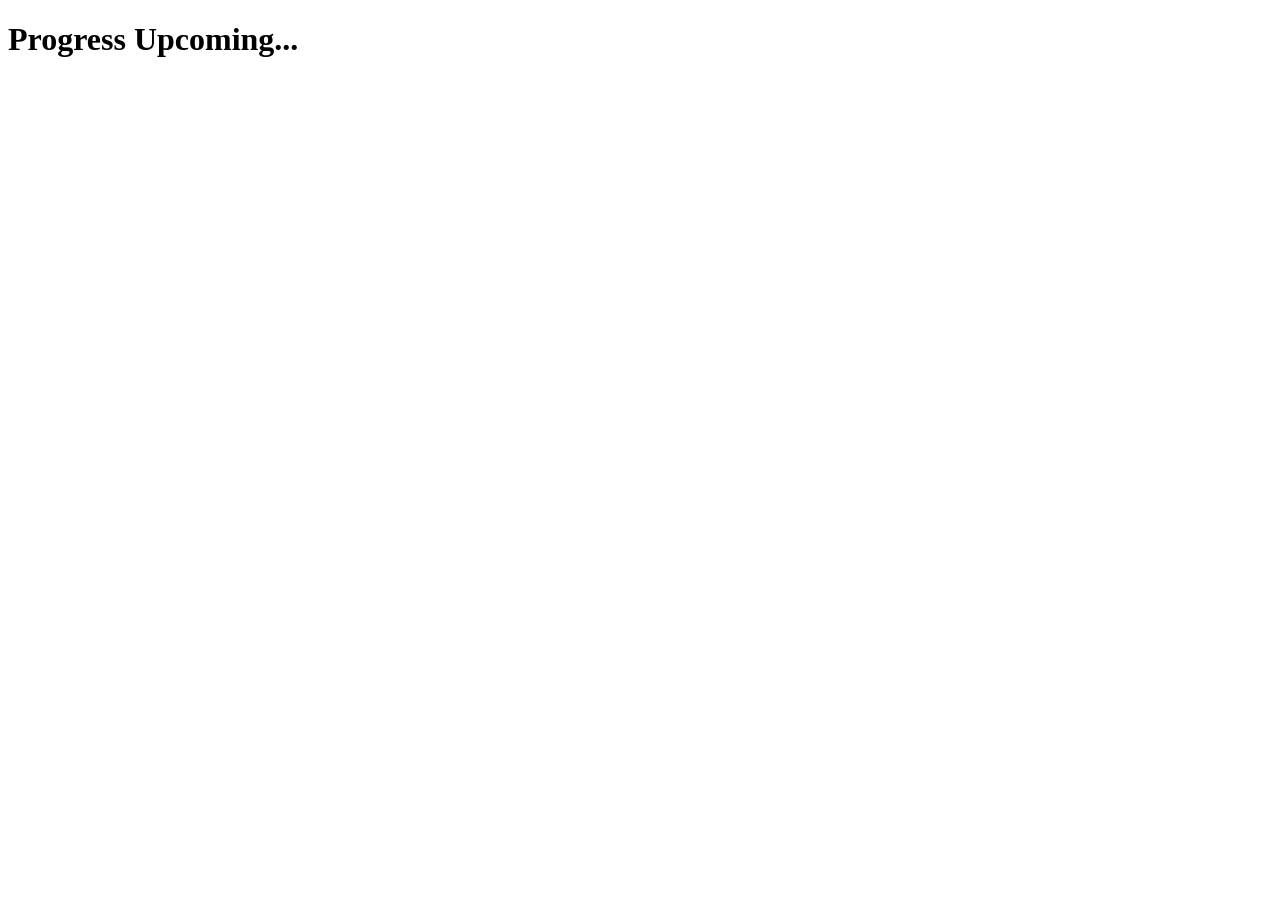
==== About.html @ e9f01ea5 "Added home page structural layer, About & Contact pages" ====
<!DOCTYPE html>

<head>
    <meta charset="UTF=8">
    <meta name="viewport" content="width=device-width, initial-scale=1.0">
    <title>About</title>
</head>

<body>
    <h1>
        Progress Upcoming...
    </h1>
</body>

</html>
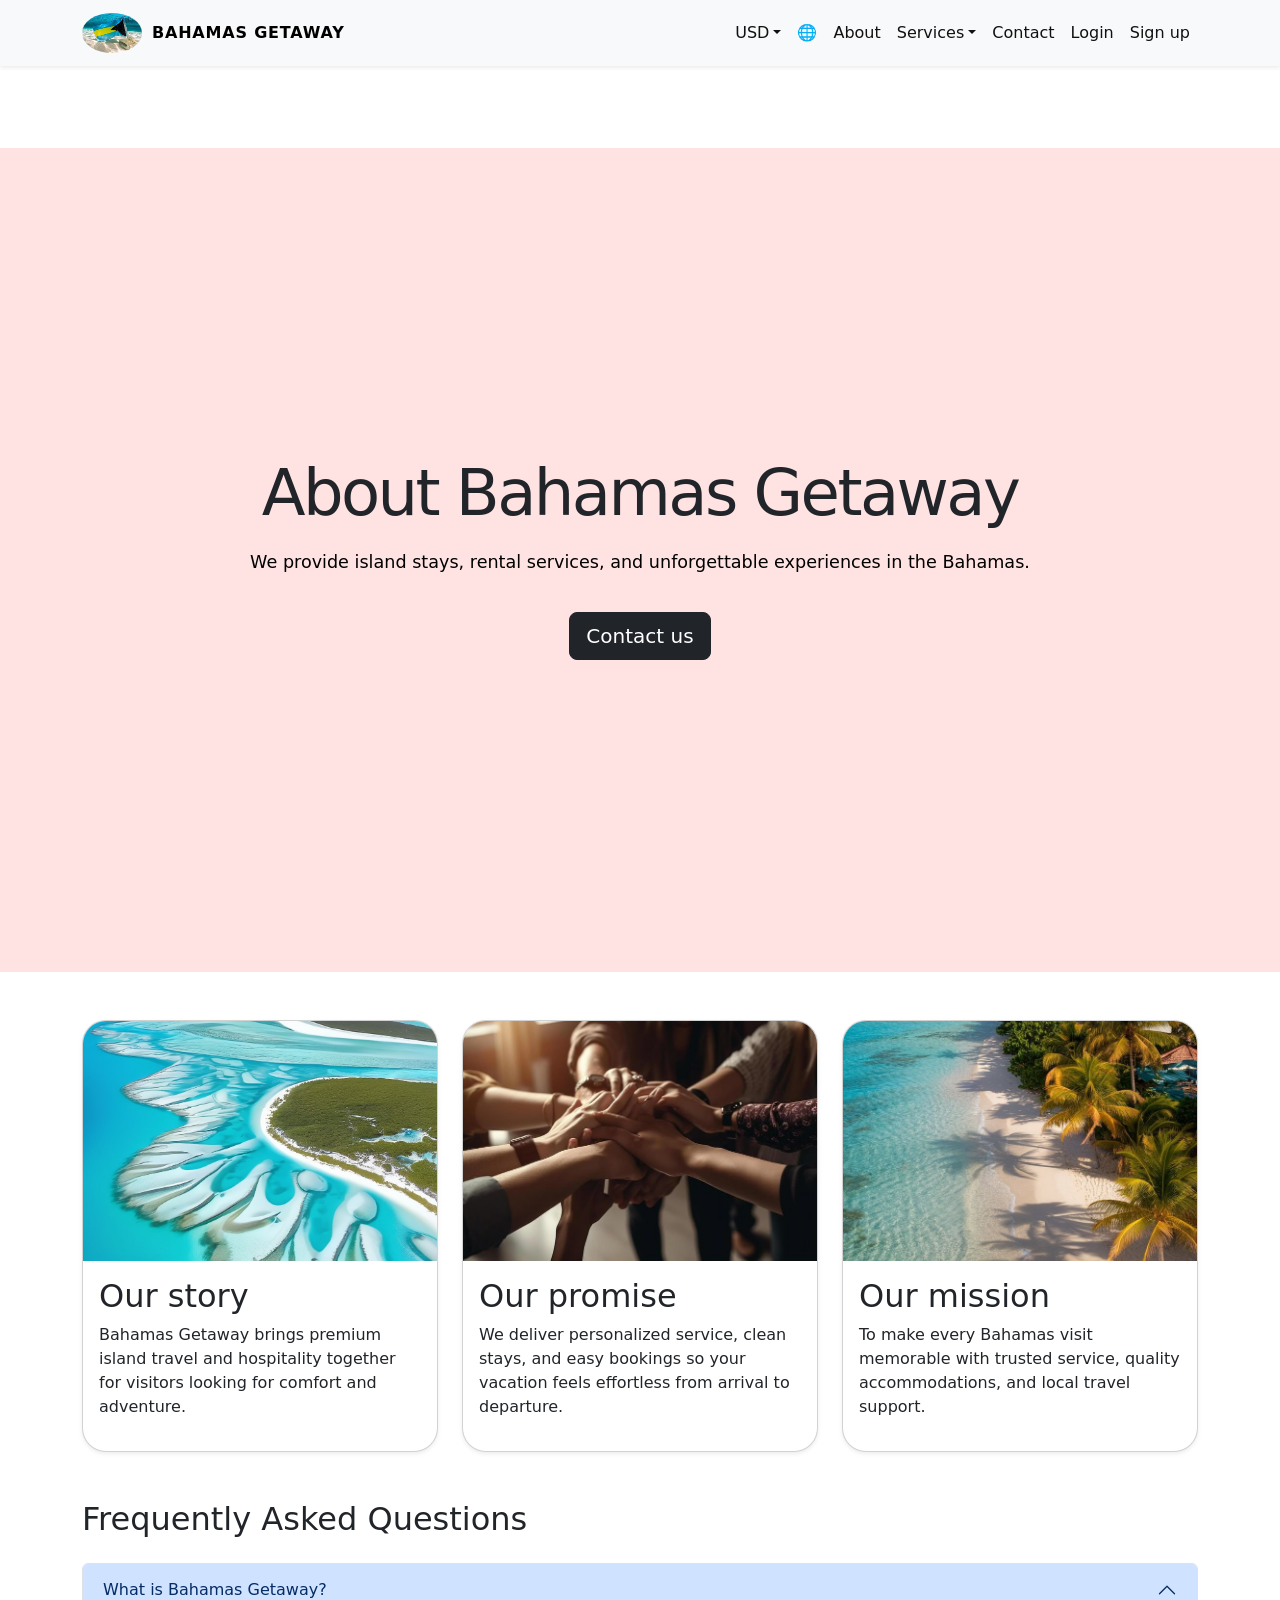
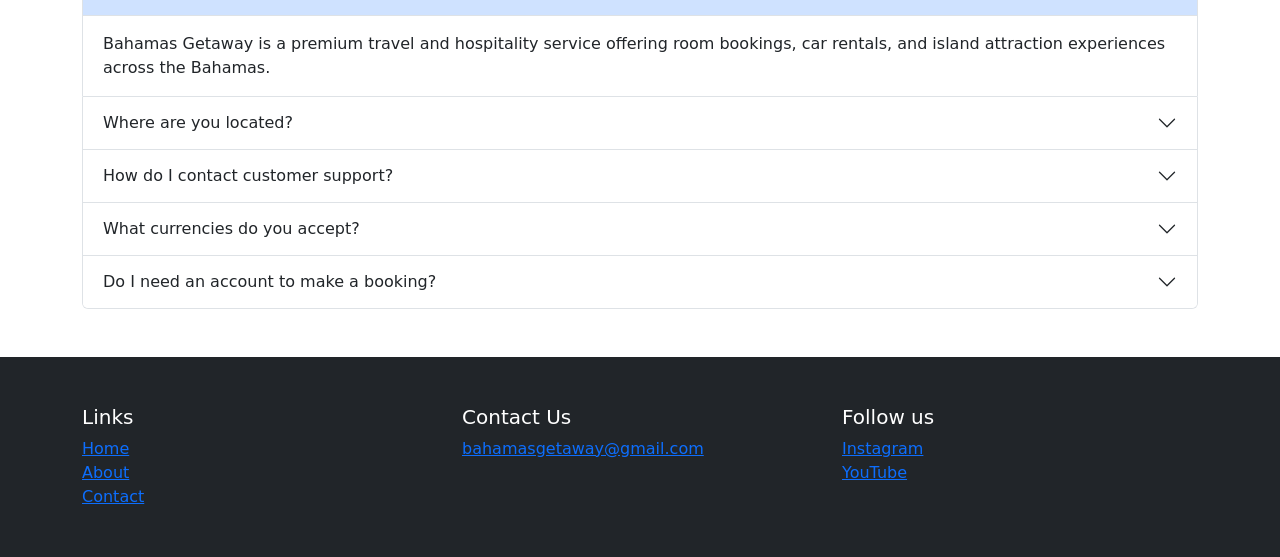
==== commit 49498866: "Bahamas Getaway - final design" ====
--- a/About.html
+++ b/About.html
@@ -1,15 +1,231 @@
 <!DOCTYPE html>
+<html lang="en">
 
 <head>
-    <meta charset="UTF=8">
+    <meta charset="UTF-8">
     <meta name="viewport" content="width=device-width, initial-scale=1.0">
-    <title>About</title>
+    <title>About | Bahamas Getaway</title>
+    <link rel="icon" type="image/png" href="images/favicon-32x32.png">
+    <link rel="stylesheet" href="https://cdn.jsdelivr.net/npm/bootstrap@5.3.0/dist/css/bootstrap.min.css">
+    <link rel="stylesheet" href="styles.css">
+    <script src="https://cdn.jsdelivr.net/npm/bootstrap@5.3.0/dist/js/bootstrap.bundle.min.js"></script>
+
 </head>
 
 <body>
-    <h1>
-        Progress Upcoming...
-    </h1>
+    <nav class="navbar navbar-expand-lg navbar-light bg-light fixed-top shadow-sm">
+        <div class="container">
+            <a class="navbar-brand fw-bold" href="index.html">
+
+                <div id="id-logo">
+                    <img src="images/bha.jpg" id="Logo" alt="The Bahamas flag under the ocean"
+                        style="height: 40px; margin-right: 10px;"> Bahamas Getaway
+                </div>
+            </a>
+
+
+            <button class="navbar-toggler" type="button" data-bs-toggle="collapse" data-bs-target="#navMenu"
+                aria-controls="navMenu" aria-expanded="false" aria-label="Toggle navigation">
+                <span class="navbar-toggler-icon"></span>
+            </button>
+
+
+            <div class="collapse navbar-collapse" id="navMenu">
+                <ul class="navbar-nav ms-auto">
+                    <li class="nav-item dropdown">
+                        <a class="nav-link dropdown-toggle" href="#" id="currencyDropdown" role="button"
+                            data-bs-toggle="dropdown" aria-expanded="false">USD</a>
+                        <ul class="dropdown-menu" aria-labelledby="currencyDropdown">
+                            <li><a class="dropdown-item" href="#">USD ($)</a></li>
+                            <li><a class="dropdown-item" href="#">BWP (P)</a></li>
+                            <li><a class="dropdown-item" href="#">EUR (€)</a></li>
+                            <li><a class="dropdown-item" href="#">GBP (£)</a></li>
+                        </ul>
+                    </li>
+                    <li class="nav-item dropdown">
+                        <a class="nav-link" href="#" id="languageDropdown" role="button" data-bs-toggle="dropdown"
+                            aria-expanded="false">🌐</a>
+                        <ul class="dropdown-menu" aria-labelledby="languageDropdown">
+                            <li><a class="dropdown-item" href="#">English</a></li>
+                            <li><a class="dropdown-item" href="#">Español</a></li>
+                            <li><a class="dropdown-item" href="#">Français</a></li>
+                        </ul>
+                    </li>
+                    <li class="nav-item"><a class="nav-link" href="About.html">About</a></li>
+                    <li class="nav-item dropdown">
+                        <a class="nav-link dropdown-toggle" href="#" id="servicesDropdown" role="button"
+                            data-bs-toggle="dropdown" aria-expanded="false">Services</a>
+                        <ul class="dropdown-menu" aria-labelledby="servicesDropdown">
+                            <li><a class="dropdown-item" href="Rooms.html">Rooms</a></li>
+                            <li><a class="dropdown-item" href="CarRental.html">Car rental</a></li>
+                            <li><a class="dropdown-item" href="Attractions.html">Attractions</a></li>
+                        </ul>
+                    </li>
+                    <li class="nav-item"><a class="nav-link" href="Contact.html">Contact</a></li>
+                    <li class="nav-item"><a class="nav-link" href="Login.html">Login</a></li>
+                    <li class="nav-item"><a class="nav-link" href="SignUp.html">Sign up</a></li>
+                </ul>
+            </div>
+        </div>
+    </nav>
+
+    <main class="mt-5 pt-4">
+        <section class="hero py-5">
+            <div class="d-flex flex-column align-items-center text-lg-start">
+                <h1>About Bahamas Getaway</h1>
+                <p>We provide island stays, rental services, and unforgettable experiences in the Bahamas.</p>
+                <a href="Contact.html" class="btn btn-dark btn-lg ">Contact us</a>
+            </div>
+        </section>
+
+        <section class="container my-5">
+            <div class="row gy-4">
+                <div class="col-lg-4">
+                    <div class="card h-100 shadow-sm">
+                        <img src="images/About/our-story.jpg" class="card-img-top"
+                            alt="Aerial view of the Bahamas coastline">
+                        <div class="card-body">
+                            <h2>Our story</h2>
+                            <p>Bahamas Getaway brings premium island travel and hospitality together for visitors
+                                looking for
+                                comfort and adventure.</p>
+                        </div>
+                    </div>
+                </div>
+                <div class="col-lg-4">
+                    <div class="card h-100 shadow-sm">
+                        <img src="images/About/our Promise.jpg" class="card-img-top" alt="Team of friendly staff">
+                        <div class="card-body">
+                            <h2>Our promise</h2>
+                            <p>We deliver personalized service, clean stays, and easy bookings so your vacation feels
+                                effortless
+                                from arrival to departure.</p>
+                        </div>
+                    </div>
+                </div>
+                <div class="col-lg-4">
+                    <div class="card h-100 shadow-sm">
+                        <img src="images/About/our-mission.jpg" class="card-img-top" alt="Scenic view of the Bahamas">
+                        <div class="card-body">
+                            <h2>Our mission</h2>
+                            <p>To make every Bahamas visit memorable with trusted service, quality accommodations, and
+                                local
+                                travel support.</p>
+                        </div>
+                    </div>
+                </div>
+            </div>
+        </section>
+
+        <section class="container my-5">
+            <h2 class="mb-4">Frequently Asked Questions</h2>
+            <div class="accordion" id="aboutFAQ">
+
+                <div class="accordion-item">
+                    <h2 class="accordion-header" id="faq1">
+                        <button class="accordion-button" type="button" data-bs-toggle="collapse"
+                            data-bs-target="#answer1" aria-expanded="true" aria-controls="answer1">
+                            What is Bahamas Getaway?
+                        </button>
+                    </h2>
+                    <div id="answer1" class="accordion-collapse collapse show" aria-labelledby="faq1"
+                        data-bs-parent="#aboutFAQ">
+                        <div class="accordion-body">
+                            Bahamas Getaway is a premium travel and hospitality service offering room bookings, car
+                            rentals, and island attraction experiences across the Bahamas.
+                        </div>
+                    </div>
+                </div>
+
+                <div class="accordion-item">
+                    <h2 class="accordion-header" id="faq2">
+                        <button class="accordion-button collapsed" type="button" data-bs-toggle="collapse"
+                            data-bs-target="#answer2" aria-expanded="false" aria-controls="answer2">
+                            Where are you located?
+                        </button>
+                    </h2>
+                    <div id="answer2" class="accordion-collapse collapse" aria-labelledby="faq2"
+                        data-bs-parent="#aboutFAQ">
+                        <div class="accordion-body">
+                            We are based in Nassau, Bahamas, but our services cover multiple islands including Exuma and
+                            Paradise Island.
+                        </div>
+                    </div>
+                </div>
+
+                <div class="accordion-item">
+                    <h2 class="accordion-header" id="faq3">
+                        <button class="accordion-button collapsed" type="button" data-bs-toggle="collapse"
+                            data-bs-target="#answer3" aria-expanded="false" aria-controls="answer3">
+                            How do I contact customer support?
+                        </button>
+                    </h2>
+                    <div id="answer3" class="accordion-collapse collapse" aria-labelledby="faq3"
+                        data-bs-parent="#aboutFAQ">
+                        <div class="accordion-body">
+                            You can reach us via email at bahamasgetaway@gmail.com or through our Contact page. We aim
+                            to respond within 24 hours.
+                        </div>
+                    </div>
+                </div>
+
+                <div class="accordion-item">
+                    <h2 class="accordion-header" id="faq4">
+                        <button class="accordion-button collapsed" type="button" data-bs-toggle="collapse"
+                            data-bs-target="#answer4" aria-expanded="false" aria-controls="answer4">
+                            What currencies do you accept?
+                        </button>
+                    </h2>
+                    <div id="answer4" class="accordion-collapse collapse" aria-labelledby="faq4"
+                        data-bs-parent="#aboutFAQ">
+                        <div class="accordion-body">
+                            We accept USD, BWP (Pula), EUR, and GBP. Prices displayed can be switched using the currency
+                            selector in the navigation bar.
+                        </div>
+                    </div>
+                </div>
+
+                <div class="accordion-item">
+                    <h2 class="accordion-header" id="faq5">
+                        <button class="accordion-button collapsed" type="button" data-bs-toggle="collapse"
+                            data-bs-target="#answer5" aria-expanded="false" aria-controls="answer5">
+                            Do I need an account to make a booking?
+                        </button>
+                    </h2>
+                    <div id="answer5" class="accordion-collapse collapse" aria-labelledby="faq5"
+                        data-bs-parent="#aboutFAQ">
+                        <div class="accordion-body">
+                            No, you can book as a guest. However creating an account lets you manage your bookings, save
+                            favourites, and get personalized recommendations.
+                        </div>
+                    </div>
+                </div>
+
+            </div>
+        </section>
+    </main>
+
+    <footer class="bg-dark text-white py-5">
+        <div class="container">
+            <div class="row gy-4">
+                <div class="col-md-4">
+                    <h5>Links</h5>
+                    <a href="index.html">Home</a><br>
+                    <a href="About.html">About</a><br>
+                    <a href="Contact.html">Contact</a>
+                </div>
+                <div class="col-md-4">
+                    <h5>Contact Us</h5>
+                    <a href="mailto:bahamasgetaway@gmail.com">bahamasgetaway@gmail.com</a>
+                </div>
+                <div class="col-md-4">
+                    <h5>Follow us</h5>
+                    <a href="#">Instagram</a><br>
+                    <a href="#">YouTube</a>
+                </div>
+            </div>
+        </div>
+    </footer>
 </body>
 
-</html>
+</html>
--- a/styles.css
+++ b/styles.css
@@ -0,0 +1,180 @@
+:root {
+  color-scheme: light;
+  font-family: "Inter", system-ui, -apple-system, BlinkMacSystemFont, "Segoe UI", sans-serif;
+  color: #111111;
+  background: #ffffff;
+}
+
+
+body {
+  margin: 0;
+  background: #ffffff;
+  padding-top: 76px;
+}
+
+img {
+  max-width: 100%;
+  display: block;
+}
+
+
+.navbar-brand {
+  font-size: 1rem;
+  letter-spacing: 0.05em;
+  text-transform: uppercase;
+}
+
+#id-logo {
+  display: flex;
+  align-items: center;
+}
+
+#Logo {
+  height: 120px;
+  width: 60px;
+  margin-right: 10px;
+  border-radius: 50%;
+}
+
+
+.navbar .nav-link {
+  color: #111111 !important;
+  transition: color 0.2s ease;
+}
+
+.navbar .nav-link:hover,
+.navbar .nav-link:focus {
+  color: #000000;
+}
+
+.hero {
+  background: #ffe3e3;
+  min-height: calc(100vh - 76px);
+  display: flex;
+  flex-direction: column;
+  justify-content: center;
+}
+
+
+.hero h1 {
+  font-size: clamp(2.8rem, 5vw, 4.5rem);
+  line-height: 1.05;
+  margin-bottom: 1.2rem;
+  letter-spacing: -0.04em;
+  text-align: center;
+}
+
+.hero p {
+  font-size: 1.1rem;
+  line-height: 1.9;
+  color: #000000;
+  margin-bottom: 2rem;
+  text-align: center;
+}
+
+.hero .btn-primary {
+  border: none;
+  padding: 0.95rem 2rem;
+  font-weight: 600;
+  display: inline-block;
+  align-items: center;
+}
+
+.btn .btn-primary {
+  justify-content: center;
+}
+
+
+
+.hero-image img {
+  width: 100%;
+  height: 400px;
+  display: block;
+  border-radius: none;
+}
+
+#Rooms img {
+  height: 280px;
+  object-fit: cover;
+}
+
+#Attractions img {
+  height: 180px;
+  width: 100%;
+  object-fit: cover;
+}
+
+.section-header {
+  background: #12f7eb;
+  padding: 0.85rem 1.5rem;
+}
+
+.section-header h2 {
+  font-size: 1.4rem;
+  font-weight: 700;
+  margin-bottom: 0;
+}
+
+.section-header p {
+  font-size: 0.9rem;
+  margin-bottom: 0;
+  color: #111111;
+}
+
+
+.card {
+  background: #ffffff;
+  border-radius: 24px;
+  overflow: hidden;
+   box-shadow: 0 4px 20px rgba(0, 0, 0, 0.08);
+  transition: transform 0.2s ease;
+
+}
+
+.card:hover {
+  transform: translateY(-4px);
+}
+
+.card-img-top {
+  width: 100%;
+  height: 240px;
+  object-fit: cover;
+}
+
+.auth-page .rounded-4 {
+  border-radius: 1rem !important;
+}
+
+.site-footer {
+  background: #0d1117;
+  color: rgba(255, 255, 255, 0.72);
+  padding: 3.5rem 0;
+}
+
+.site-footer a {
+  color: rgba(255, 255, 255, 0.78);
+  text-decoration: none;
+}
+
+.site-footer a:hover {
+  color: #ffffff;
+}
+
+.site-footer h5 {
+  color: #9b9b9b;
+  margin-bottom: 1rem;
+}
+
+
+footer a:hover {
+  color: #030303;
+}
+
+footer p {
+  color: #ddd;
+}
+@media (max-width: 768px) {
+  .hero h1 {
+    font-size: 2rem;
+  }
+}
